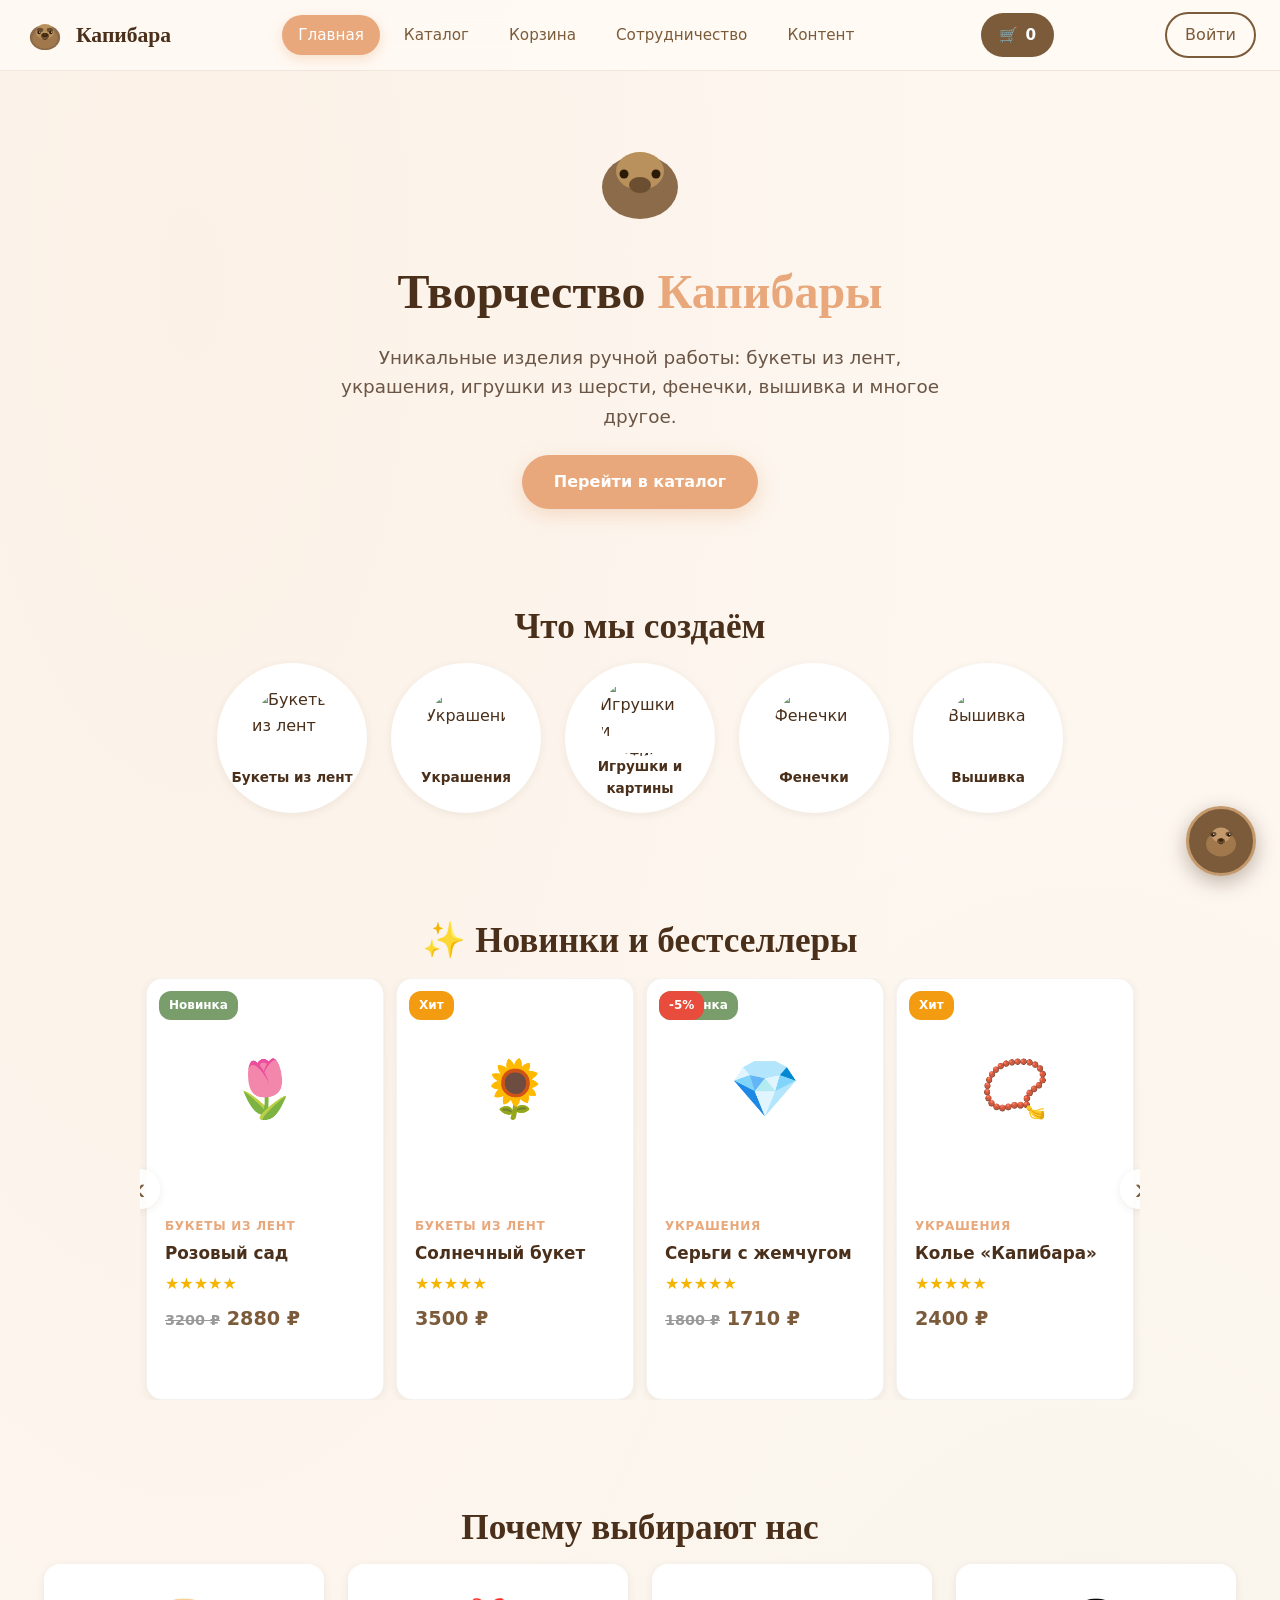
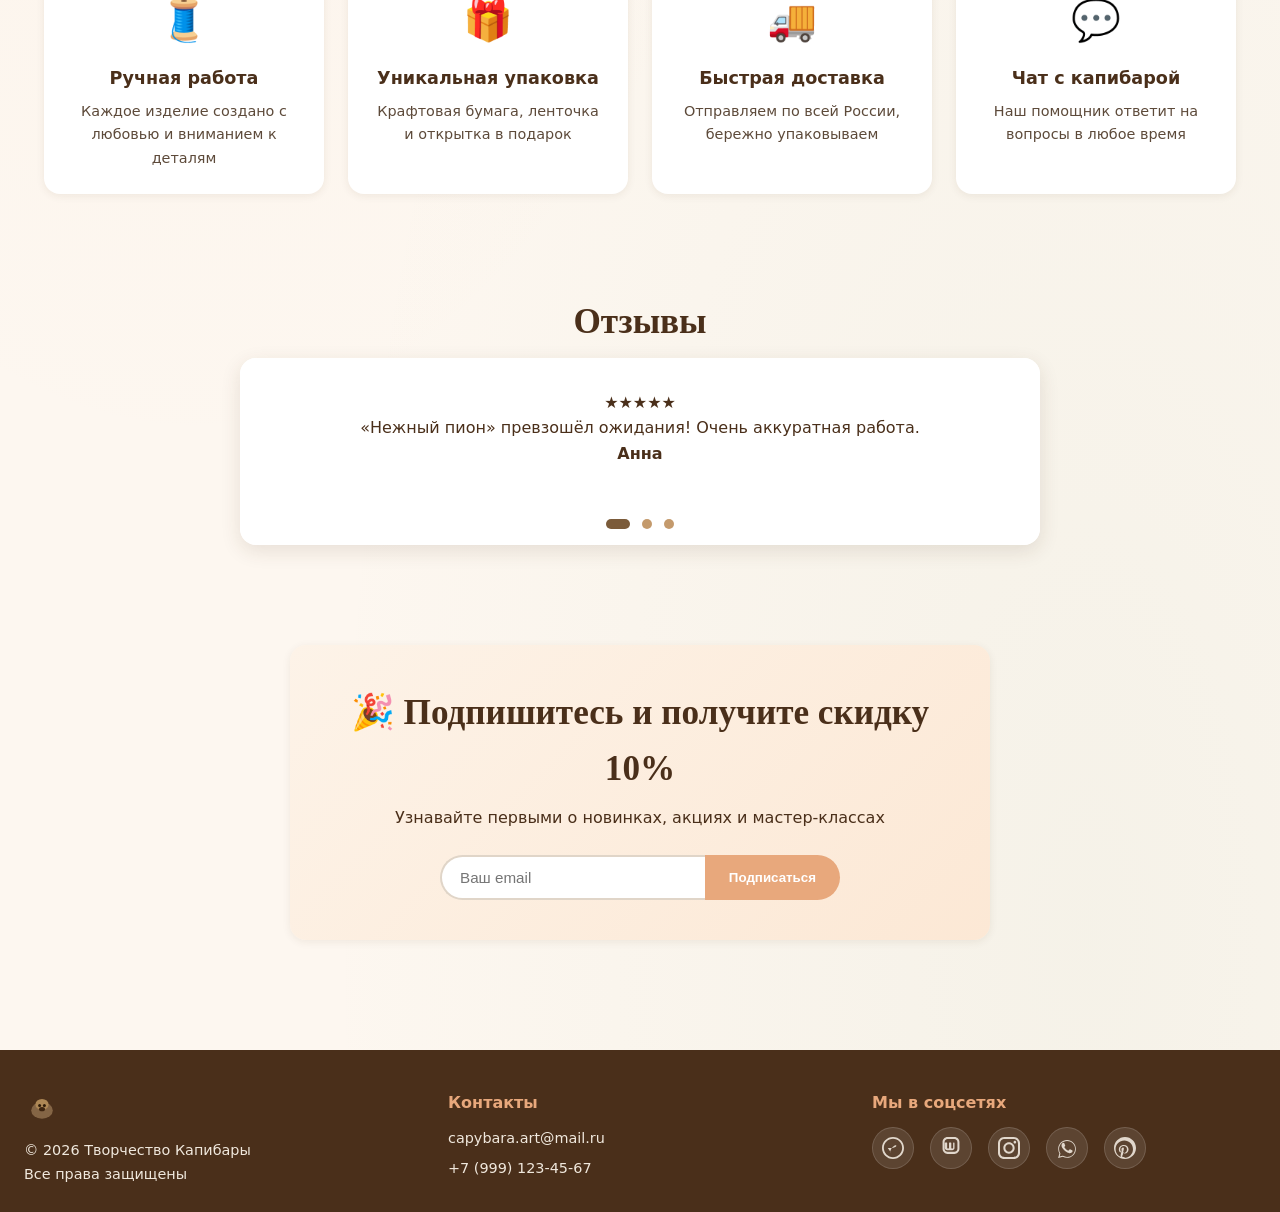
==== index.html @ 416dfabe "Add files via upload" ====
<!DOCTYPE html>
<html lang="ru">
<head>
    <meta charset="UTF-8">
    <meta name="viewport" content="width=device-width, initial-scale=1.0">
    <title>Творчество Капибары — ручная работа, букеты из лент, украшения, игрушки</title>
    <meta name="description" content="Уникальные изделия ручной работы: букеты из лент, украшения, игрушки из шерсти, фенечки, вышивка. Закажите подарок с душой!">
    <link rel="canonical" href="https://capybara-art.ru/index.html">
    <link rel="stylesheet" href="style.css">
    <!-- Schema.org разметка -->
    <script type="application/ld+json">
    {
        "@context": "https://schema.org",
        "@type": "Organization",
        "name": "Творчество Капибары",
        "url": "https://capybara-art.ru",
        "logo": "https://capybara-art.ru/logo.png",
        "contactPoint": {
            "@type": "ContactPoint",
            "telephone": "+7-999-123-45-67",
            "contactType": "customer service",
            "availableLanguage": "Russian"
        }
    }
    </script>
</head>
<body>
    <header class="header" id="header">
        <div class="header-inner">
            <a href="index.html" class="logo" aria-label="Творчество Капибары — на главную">
                <svg viewBox="0 0 100 100"><ellipse cx="50" cy="56" rx="36" ry="30" fill="#8B6B4A"/><ellipse cx="50" cy="58" rx="30" ry="24" fill="#A0784C"/><ellipse cx="50" cy="42" rx="22" ry="18" fill="#B8915C"/><ellipse cx="38" cy="38" rx="8" ry="5" fill="#6B4F30"/><ellipse cx="62" cy="38" rx="8" ry="5" fill="#6B4F30"/><circle cx="36" cy="44" r="4" fill="#2C1A08"/><circle cx="64" cy="44" r="4" fill="#2C1A08"/><circle cx="37.5" cy="43" r="1.5" fill="#fff"/><circle cx="65.5" cy="43" r="1.5" fill="#fff"/><ellipse cx="50" cy="52" rx="10" ry="7" fill="#6B4F30"/><ellipse cx="50" cy="50" rx="7" ry="5" fill="#3D2510"/><ellipse cx="50" cy="49" rx="3" ry="2" fill="#5A3A1E"/><path d="M44 58 Q50 64 56 58" stroke="#3D2510" stroke-width="2" fill="none"/></svg>
                Капибара
            </a>
            <nav class="nav" aria-label="Основное меню">
                <a href="index.html" class="active">Главная</a>
                <a href="catalog.html">Каталог</a>
                <a href="cart.html">Корзина</a>
                <a href="cooperation.html">Сотрудничество</a>
                <a href="content.html">Контент</a>
            </nav>
            <a href="cart.html" class="cart-btn" aria-label="Корзина">
                🛒 <span id="cartBadge">0</span>
            </a>
            <div id="userArea"></div>
        </div>
    </header>

    <main>
        <section class="hero">
            <div class="hero-capybara" aria-hidden="true">
                <svg viewBox="0 0 100 100"><ellipse cx="50" cy="56" rx="38" ry="32" fill="#8B6B4A"/><ellipse cx="50" cy="40" rx="24" ry="19" fill="#B8915C"/><circle cx="34" cy="43" r="4.5" fill="#2C1A08"/><circle cx="66" cy="43" r="4.5" fill="#2C1A08"/><ellipse cx="50" cy="54" rx="11" ry="8" fill="#6B4F30"/></svg>
            </div>
            <h1>Творчество <span>Капибары</span></h1>
            <p>Уникальные изделия ручной работы: букеты из лент, украшения, игрушки из шерсти, фенечки, вышивка и многое другое.</p>
            <a href="catalog.html" class="btn">Перейти в каталог</a>
        </section>

        <section class="section popular-categories">
            <h2 class="section-title">Что мы создаём</h2>
            <div class="categories-grid">
                <a href="catalog.html?category=bouquet" class="category-card">
                    <img src="images/bouquet.jpg" alt="Букеты из лент" class="cat-icon">
                    <span class="cat-name">Букеты из лент</span>
                </a>
                <a href="catalog.html?category=bouquet" class="category-card">
                    <img src="images/bouquet.jpg" alt="Украшения" class="cat-icon">
                    <span class="cat-name">Украшения</span>
                </a>
                <a href="catalog.html?category=bouquet" class="category-card">
                    <img src="images/bouquet.jpg" alt="Игрушки и картины" class="cat-icon">
                    <span class="cat-name">Игрушки и картины</span>
                </a>
                <a href="catalog.html?category=bouquet" class="category-card">
                    <img src="images/bouquet.jpg" alt="Фенечки" class="cat-icon">
                    <span class="cat-name">Фенечки</span>
                </a>
                <a href="catalog.html?category=bouquet" class="category-card">
                    <img src="images/bouquet.jpg" alt="Вышивка" class="cat-icon">
                    <span class="cat-name">Вышивка</span>
                </a>
            </div>
        </section>

        <section class="section featured-products">
            <h2 class="section-title">✨ Новинки и бестселлеры</h2>
            <div class="featured-carousel" id="featuredCarousel">
                <button class="carousel-arrow prev" id="featuredPrev">‹</button>
                <div class="featured-track" id="featuredTrack">
                    <!-- Карточки будут сгенерированы скриптом, но можно вставить статично для SEO -->
                    <div class="product-card" data-id="2">
                        <div class="product-img">
                            <span class="badge badge-new">Новинка</span>
                            <span class="preview-emoji static">🌷</span>
                            <span class="preview-emoji animated">🌸</span>
                        </div>
                        <div class="product-body">
                            <div class="product-category">Букеты из лент</div>
                            <h3 class="product-name">Розовый сад</h3>
                            <div class="product-rating">★★★★★</div>
                            <div class="product-price"><span style="text-decoration:line-through;color:#999;font-size:0.9rem;">3200 ₽</span> 2880 ₽</div>
                        </div>
                    </div>
                    <div class="product-card" data-id="4">
                        <div class="product-img">
                            <span class="badge badge-hit">Хит</span>
                            <span class="preview-emoji static">🌻</span>
                            <span class="preview-emoji animated">🌼</span>
                        </div>
                        <div class="product-body">
                            <div class="product-category">Букеты из лент</div>
                            <h3 class="product-name">Солнечный букет</h3>
                            <div class="product-rating">★★★★★</div>
                            <div class="product-price">3500 ₽</div>
                        </div>
                    </div>
                    <div class="product-card" data-id="5">
                        <div class="product-img">
                            <span class="badge badge-new">Новинка</span>
                            <span class="badge badge-discount">-5%</span>
                            <span class="preview-emoji static">💎</span>
                            <span class="preview-emoji animated">✨</span>
                        </div>
                        <div class="product-body">
                            <div class="product-category">Украшения</div>
                            <h3 class="product-name">Серьги с жемчугом</h3>
                            <div class="product-rating">★★★★★</div>
                            <div class="product-price"><span style="text-decoration:line-through;color:#999;font-size:0.9rem;">1800 ₽</span> 1710 ₽</div>
                        </div>
                    </div>
                    <div class="product-card" data-id="6">
                        <div class="product-img">
                            <span class="badge badge-hit">Хит</span>
                            <span class="preview-emoji static">📿</span>
                            <span class="preview-emoji animated">💛</span>
                        </div>
                        <div class="product-body">
                            <div class="product-category">Украшения</div>
                            <h3 class="product-name">Колье «Капибара»</h3>
                            <div class="product-rating">★★★★★</div>
                            <div class="product-price">2400 ₽</div>
                        </div>
                    </div>
                    <div class="product-card" data-id="9">
                        <div class="product-img">
                            <span class="badge badge-hit">Хит</span>
                            <span class="preview-emoji static">🦫</span>
                            <span class="preview-emoji animated">🧸</span>
                        </div>
                        <div class="product-body">
                            <div class="product-category">Игрушки и картины из шерсти</div>
                            <h3 class="product-name">Капибара из шерсти</h3>
                            <div class="product-rating">★★★★★</div>
                            <div class="product-price">3800 ₽</div>
                        </div>
                    </div>
                    <div class="product-card" data-id="10">
                        <div class="product-img">
                            <span class="badge badge-new">Новинка</span>
                            <span class="preview-emoji static">🌅</span>
                            <span class="preview-emoji animated">🎨</span>
                        </div>
                        <div class="product-body">
                            <div class="product-category">Игрушки и картины из шерсти</div>
                            <h3 class="product-name">Картина «Закат»</h3>
                            <div class="product-rating">★★★★★</div>
                            <div class="product-price">4500 ₽</div>
                        </div>
                    </div>
                    <div class="product-card" data-id="13">
                        <div class="product-img">
                            <span class="badge badge-new">Новинка</span>
                            <span class="preview-emoji static">🌈</span>
                            <span class="preview-emoji animated">🧵</span>
                        </div>
                        <div class="product-body">
                            <div class="product-category">Фенечки из мулине</div>
                            <h3 class="product-name">Радужная фенечка</h3>
                            <div class="product-rating">★★★★★</div>
                            <div class="product-price">600 ₽</div>
                        </div>
                    </div>
                    <div class="product-card" data-id="18">
                        <div class="product-img">
                            <span class="badge badge-hit">Хит</span>
                            <span class="badge badge-discount">-10%</span>
                            <span class="preview-emoji static">🧶</span>
                            <span class="preview-emoji animated">🦫</span>
                        </div>
                        <div class="product-body">
                            <div class="product-category">Вышивка</div>
                            <h3 class="product-name">Мини-вышивка «Капибара»</h3>
                            <div class="product-rating">★★★★★</div>
                            <div class="product-price"><span style="text-decoration:line-through;color:#999;font-size:0.9rem;">1500 ₽</span> 1350 ₽</div>
                        </div>
                    </div>
                </div>
                <button class="carousel-arrow next" id="featuredNext">›</button>
            </div>
        </section>

        <section class="section advantages">
            <h2 class="section-title">Почему выбирают нас</h2>
            <div class="advantages-grid">
                <div class="advantage-item">
                    <span class="adv-icon">🧵</span>
                    <h3>Ручная работа</h3>
                    <p>Каждое изделие создано с любовью и вниманием к деталям</p>
                </div>
                <div class="advantage-item">
                    <span class="adv-icon">🎁</span>
                    <h3>Уникальная упаковка</h3>
                    <p>Крафтовая бумага, ленточка и открытка в подарок</p>
                </div>
                <div class="advantage-item">
                    <span class="adv-icon">🚚</span>
                    <h3>Быстрая доставка</h3>
                    <p>Отправляем по всей России, бережно упаковываем</p>
                </div>
                <div class="advantage-item">
                    <span class="adv-icon">💬</span>
                    <h3>Чат с капибарой</h3>
                    <p>Наш помощник ответит на вопросы в любое время</p>
                </div>
            </div>
        </section>

        <section class="section" aria-labelledby="reviews-heading">
            <h2 class="section-title" id="reviews-heading">Отзывы</h2>
            <div class="carousel" role="region" aria-label="Карусель отзывов">
                <div class="carousel-track">
                    <article class="review-card" itemprop="review" itemscope itemtype="https://schema.org/Review">
                        <div itemprop="reviewRating" itemscope itemtype="https://schema.org/Rating">
                            <meta itemprop="ratingValue" content="5">
                            <span aria-label="5 звёзд">★★★★★</span>
                        </div>
                        <p itemprop="reviewBody">«Нежный пион» превзошёл ожидания! Очень аккуратная работа.</p>
                        <strong itemprop="author">Анна</strong>
                    </article>
                    <article class="review-card" itemprop="review" itemscope itemtype="https://schema.org/Review">
                        <div itemprop="reviewRating" itemscope itemtype="https://schema.org/Rating">
                            <meta itemprop="ratingValue" content="5">
                            <span aria-label="5 звёзд">★★★★★</span>
                        </div>
                        <p itemprop="reviewBody">Фенечки яркие и прочные, заказала для всей семьи.</p>
                        <strong itemprop="author">Мария</strong>
                    </article>
                    <article class="review-card" itemprop="review" itemscope itemtype="https://schema.org/Review">
                        <div itemprop="reviewRating" itemscope itemtype="https://schema.org/Rating">
                            <meta itemprop="ratingValue" content="5">
                            <span aria-label="5 звёзд">★★★★★</span>
                        </div>
                        <p itemprop="reviewBody">Картина из шерсти — украшение гостиной. Спасибо!</p>
                        <strong itemprop="author">Дмитрий</strong>
                    </article>
                </div>
                <div class="carousel-dots">
                    <button class="carousel-dot active" aria-label="Отзыв 1"></button>
                    <button class="carousel-dot" aria-label="Отзыв 2"></button>
                    <button class="carousel-dot" aria-label="Отзыв 3"></button>
                </div>
            </div>
        </section>

        <section class="section subscribe">
            <div class="subscribe-box">
                <h2 class="section-title">🎉 Подпишитесь и получите скидку 10%</h2>
                <p>Узнавайте первыми о новинках, акциях и мастер-классах</p>
                <form id="subscribeForm" class="subscribe-form">
                    <input type="email" placeholder="Ваш email" required>
                    <button type="submit">Подписаться</button>
                </form>
            </div>
        </section>
    </main>

    <footer class="footer" role="contentinfo">
        <div class="footer-content">
            <div class="footer-section">
                <svg viewBox="0 0 60 60" width="36" height="36" aria-hidden="true">
                    <ellipse cx="30" cy="34" rx="18" ry="14" fill="#8B6B4A"/>
                    <ellipse cx="30" cy="24" rx="11" ry="9" fill="#B8915C"/>
                    <circle cx="26" cy="26" r="2.5" fill="#2C1A08"/>
                    <circle cx="34" cy="26" r="2.5" fill="#2C1A08"/>
                    <ellipse cx="30" cy="32" rx="5" ry="3.5" fill="#3D2510"/>
                </svg>
                <p>© 2026 Творчество Капибары<br>Все права защищены</p>
            </div>
            <div class="footer-section">
                <h4>Контакты</h4>
                <p><a href="mailto:capybara.art@mail.ru">capybara.art@mail.ru</a></p>
                <p><a href="tel:+79991234567">+7 (999) 123-45-67</a></p>
            </div>
            <div class="footer-section footer-social">
                <h4>Мы в соцсетях</h4>
                <div class="social-links">
                    <a href="https://t.me/capybara_art" target="_blank" rel="noopener noreferrer" aria-label="Telegram" title="Telegram">
                        <svg viewBox="0 0 24 24" fill="currentColor"><path d="M12 0c-6.627 0-12 5.373-12 12s5.373 12 12 12 12-5.373 12-12-5.373-12-12-12zm0 2c5.514 0 10 4.486 10 10s-4.486 10-10 10-10-4.486-10-10 4.486-10 10-10zm-2.426 14.741c-.131.004-.253-.03-.344-.109-.119-.103-.182-.25-.172-.401.02-.302.058-.597.115-.886.084-.425.204-.841.358-1.245l.105-.273c.223-.575.508-1.117.848-1.618.223-.329.472-.639.745-.928.258-.273.536-.526.833-.757.785-.61 1.657-1.081 2.586-1.396.127-.043.263-.058.394-.04.201.027.388.14.5.302.11.16.139.361.075.538-.07.195-.195.367-.359.492-.441.336-.925.618-1.44.838-.423.181-.863.317-1.313.407-.21.042-.422.078-.635.107l-.108.014c-.513.068-1.03.116-1.547.14-1.049.049-2.101.071-3.154.024-.245-.011-.49-.034-.732-.07-.08-.012-.159-.03-.235-.054z"/></svg>
                    </a>
                    <a href="https://vk.com/capybara_art" target="_blank" rel="noopener noreferrer" aria-label="ВКонтакте" title="ВКонтакте">
                        <svg viewBox="0 0 24 24" fill="currentColor"><path d="M15.684 0h-7.368c-3.048 0-5.526 2.478-5.526 5.526v7.368c0 3.048 2.478 5.526 5.526 5.526h7.368c3.048 0 5.526-2.478 5.526-5.526v-7.368c0-3.048-2.478-5.526-5.526-5.526zm3.316 12.894c0 1.828-1.488 3.316-3.316 3.316h-7.368c-1.828 0-3.316-1.488-3.316-3.316v-7.368c0-1.828 1.488-3.316 3.316-3.316h7.368c1.828 0 3.316 1.488 3.316 3.316v7.368zm-2.684-6.894h-1.5c-.276 0-.5.224-.5.5v5.5c0 .276-.224.5-.5.5h-1c-.276 0-.5-.224-.5-.5v-5.5c0-.276-.224-.5-.5-.5h-1.5c-.276 0-.5.224-.5.5v5.5c0 .276-.224.5-.5.5h-1c-.276 0-.5-.224-.5-.5v-5.5c0-.276-.224-.5-.5-.5h-1.5c-.276 0-.5.224-.5.5v5.5c0 1.381 1.119 2.5 2.5 2.5h5.5c1.381 0 2.5-1.119 2.5-2.5v-5.5c0-.276-.224-.5-.5-.5z"/></svg>
                    </a>
                    <a href="https://instagram.com/capybara_art" target="_blank" rel="noopener noreferrer" aria-label="Instagram" title="Instagram">
                        <svg viewBox="0 0 24 24" fill="currentColor"><path d="M12 2.163c3.204 0 3.584.012 4.85.07 1.366.062 2.633.33 3.608 1.305.975.975 1.243 2.242 1.305 3.608.058 1.266.07 1.646.07 4.85s-.012 3.584-.07 4.85c-.062 1.366-.33 2.633-1.305 3.608-.975.975-2.242 1.243-3.608 1.305-1.266.058-1.646.07-4.85.07s-3.584-.012-4.85-.07c-1.366-.062-2.633-.33-3.608-1.305-.975-.975-1.243-2.242-1.305-3.608-.058-1.266-.07-1.646-.07-4.85s.012-3.584.07-4.85c.062-1.366.33-2.633 1.305-3.608.975-.975 2.242-1.243 3.608-1.305 1.266-.058 1.646-.07 4.85-.07zm0-2.163c-3.259 0-3.667.014-4.947.072-1.275.058-2.149.274-2.945.587-.821.32-1.517.748-2.164 1.395-.647.647-1.075 1.343-1.395 2.164-.313.796-.529 1.67-.587 2.945-.058 1.28-.072 1.688-.072 4.947s.014 3.667.072 4.947c.058 1.275.274 2.149.587 2.945.32.821.748 1.517 1.395 2.164.647.647 1.343 1.075 2.164 1.395.796.313 1.67.529 2.945.587 1.28.058 1.688.072 4.947.072s3.667-.014 4.947-.072c1.275-.058 2.149-.274 2.945-.587.821-.32 1.517-.748 2.164-1.395.647-.647 1.075-1.343 1.395-2.164.313-.796.529-1.67.587-2.945.058-1.28.072-1.688.072-4.947s-.014-3.667-.072-4.947c-.058-1.275-.274-2.149-.587-2.945-.32-.821-.748-1.517-1.395-2.164-.647-.647-1.343-1.075-2.164-1.395-.796-.313-1.67-.529-2.945-.587-1.28-.058-1.688-.072-4.947-.072zm0 5.838c-3.403 0-6.162 2.759-6.162 6.162s2.759 6.162 6.162 6.162 6.162-2.759 6.162-6.162-2.759-6.162-6.162-6.162zm0 10.162c-2.209 0-4-1.791-4-4s1.791-4 4-4 4 1.791 4 4-1.791 4-4 4zm6.406-11.845c-.796 0-1.441.645-1.441 1.441s.645 1.441 1.441 1.441 1.441-.645 1.441-1.441-.645-1.441-1.441-1.441z"/></svg>
                    </a>
                    <a href="https://wa.me/79991234567" target="_blank" rel="noopener noreferrer" aria-label="WhatsApp" title="WhatsApp">
                        <svg viewBox="0 0 24 24" fill="currentColor"><path d="M17.472 14.382c-.297-.149-1.758-.867-2.03-.967-.273-.099-.471-.148-.67.15-.197.297-.767.966-.94 1.164-.173.199-.347.223-.644.075-.297-.15-1.255-.463-2.39-1.475-.883-.788-1.48-1.761-1.653-2.059-.173-.297-.018-.458.13-.606.134-.133.298-.347.446-.52.149-.174.198-.298.298-.497.099-.198.05-.371-.025-.52-.075-.149-.669-1.612-.916-2.207-.242-.579-.487-.5-.669-.51-.173-.008-.371-.01-.57-.01-.198 0-.52.074-.792.372-.272.297-1.04 1.016-1.04 2.479 0 1.462 1.065 2.875 1.213 3.074.149.198 2.096 3.2 5.077 4.487.709.306 1.262.489 1.694.625.712.227 1.36.195 1.871.118.571-.085 1.758-.719 2.006-1.413.248-.694.248-1.289.173-1.413-.074-.124-.272-.198-.57-.347m-5.421 7.403h-.004c-1.562 0-3.095-.42-4.452-1.216l-.319-.189-3.308.868.883-3.225-.208-.33c-.869-1.382-1.328-2.969-1.328-4.609 0-4.816 3.92-8.736 8.736-8.736 2.333.001 4.526.91 6.176 2.56 1.65 1.65 2.558 3.844 2.558 6.177 0 4.816-3.92 8.736-8.736 8.736zm6.824-15.561c-1.822-1.822-4.245-2.825-6.824-2.825-5.32 0-9.649 4.329-9.649 9.649 0 1.696.443 3.36 1.286 4.823l-1.368 5.001 5.116-1.342c1.408.768 2.995 1.174 4.614 1.174h.004c5.319 0 9.648-4.329 9.648-9.649 0-2.578-1.003-5.002-2.827-6.831z"/></svg>
                    </a>
                    <a href="https://pinterest.com/capybara_art" target="_blank" rel="noopener noreferrer" aria-label="Pinterest" title="Pinterest">
                        <svg viewBox="0 0 24 24" fill="currentColor"><path d="M12 0c-6.627 0-12 5.373-12 12s5.373 12 12 12 12-5.373 12-12-5.373-12-12-12zm0 22c-1.182 0-2.317-.212-3.37-.596.462-.721.823-1.485 1.037-2.305.101-.388.517-1.982.517-1.982.27.515.97.954 1.739.954 2.288 0 3.939-2.105 3.939-4.719 0-2.503-2.045-4.732-5.114-4.732-3.572 0-5.443 2.395-5.443 5.008 0 1.212.647 2.722 1.682 3.203.156.073.241.041.277-.111.03-.123.166-.673.228-.933.02-.084.01-.156-.056-.254-.346-.425-.628-1.206-.628-1.933 0-1.865 1.401-3.673 3.798-3.673 2.067 0 3.524 1.406 3.524 3.429 0 2.279-1.152 3.964-2.758 3.964-.862 0-1.507-.714-1.3-1.589.248-1.043.727-2.169.727-2.922 0-.674-.362-1.236-1.111-1.236-.881 0-1.589.912-1.589 2.133 0 .778.263 1.304.263 1.304s-.871 3.687-1.024 4.339c-.178.758-.106 1.809.018 2.506-3.308-1.484-5.645-4.769-5.645-8.611 0-5.247 4.253-9.5 9.5-9.5s9.5 4.253 9.5 9.5-4.253 9.5-9.5 9.5z"/></svg>
                    </a>
                </div>
            </div>
        </div>
    </footer>
    <button id="scrollTopBtn" class="scroll-top" aria-label="Наверх">↑</button>
    <div id="toast" class="toast" role="status" aria-live="polite"></div>
    <script src="script.js"></script>
</body>
</html>
---- style.css ----
/* style.css - полный файл со всеми стилями */

:root {
  --bg: #fdf7f0;
  --cream: #fffaf3;
  --brown: #7b5b3a;
  --brown-dark: #4a2f1a;
  --brown-light: #c49a6c;
  --accent: #e8a87c;
  --accent-rose: #d4867c;
  --green: #7a9e6b;
  --green-light: #a8c99a;
  --red: #e74c3c;
  --orange: #f39c12;
  --blue: #3498db;
  --white: #ffffff;
  --shadow-sm: 0 2px 8px rgba(74, 47, 26, 0.08);
  --shadow-md: 0 6px 20px rgba(74, 47, 26, 0.12);
  --shadow-lg: 0 12px 32px rgba(74, 47, 26, 0.18);
  --radius: 16px;
  --radius-sm: 10px;
  --transition: 0.3s cubic-bezier(0.4, 0, 0.2, 1);
  --font-main: 'Segoe UI', system-ui, -apple-system, sans-serif;
  --font-accent: 'Georgia', 'Times New Roman', serif;
}

* {
  margin: 0;
  padding: 0;
  box-sizing: border-box;
}
html {
  scroll-behavior: smooth;
}
body {
  font-family: var(--font-main);
  background: var(--bg);
  color: var(--brown-dark);
  line-height: 1.6;
  min-height: 100vh;
  overflow-x: hidden;
  background-image: radial-gradient(
      ellipse at 15% 10%,
      rgba(232, 168, 124, 0.08) 0%,
      transparent 50%
    ),
    radial-gradient(
      ellipse at 85% 90%,
      rgba(122, 158, 107, 0.06) 0%,
      transparent 50%
    );
}

/* === HEADER === */
.header {
  position: sticky;
  top: 0;
  z-index: 100;
  background: rgba(255, 250, 243, 0.92);
  backdrop-filter: blur(16px);
  -webkit-backdrop-filter: blur(16px);
  border-bottom: 1px solid rgba(123, 91, 58, 0.12);
  padding: 12px 0;
  transition: var(--transition);
}
.header.scrolled {
  box-shadow: var(--shadow-md);
}
.header-inner {
  max-width: 1300px;
  margin: 0 auto;
  padding: 0 24px;
  display: flex;
  align-items: center;
  justify-content: space-between;
  gap: 20px;
}
.logo {
  display: flex;
  align-items: center;
  gap: 10px;
  text-decoration: none;
  color: var(--brown-dark);
  font-family: var(--font-accent);
  font-size: 1.35rem;
  font-weight: 700;
  white-space: nowrap;
  transition: var(--transition);
}
.logo:hover {
  color: var(--brown);
}
.logo svg {
  width: 42px;
  height: 42px;
  transition: transform 0.4s ease;
}
.logo:hover svg {
  transform: rotate(-5deg) scale(1.08);
}
.nav {
  display: flex;
  gap: 8px;
  flex-wrap: wrap;
  justify-content: center;
}
.nav a {
  text-decoration: none;
  color: var(--brown);
  padding: 8px 16px;
  border-radius: 25px;
  font-weight: 500;
  font-size: 0.95rem;
  transition: var(--transition);
  white-space: nowrap;
}
.nav a:hover,
.nav a.active {
  background: var(--accent);
  color: #fff;
  box-shadow: 0 4px 12px rgba(232, 168, 124, 0.35);
}
.cart-btn {
  position: relative;
  background: var(--brown);
  color: #fff;
  border: none;
  padding: 10px 18px;
  border-radius: 25px;
  cursor: pointer;
  font-weight: 600;
  font-size: 0.95rem;
  transition: var(--transition);
  display: flex;
  align-items: center;
  gap: 7px;
  text-decoration: none;
}
.cart-btn:hover {
  background: var(--brown-dark);
  box-shadow: var(--shadow-md);
  transform: translateY(-1px);
}
.cart-badge {
  background: var(--accent-rose);
  color: #fff;
  font-size: 0.75rem;
  min-width: 22px;
  height: 22px;
  border-radius: 11px;
  display: flex;
  align-items: center;
  justify-content: center;
  font-weight: 700;
  transition: transform 0.3s ease;
}
.cart-badge.bump {
  animation: bumpBadge 0.4s ease;
}
@keyframes bumpBadge {
  0%,
  100% {
    transform: scale(1);
  }
  40% {
    transform: scale(1.5);
  }
  70% {
    transform: scale(0.85);
  }
}

/* ===== НОВЫЙ ФУТЕР ===== */
.footer {
  background: var(--brown-dark);
  color: #f0e8dd;
  padding: 40px 24px 20px;
  margin-top: 60px;
  border-top: none;
}
.footer-content {
  max-width: 1300px;
  margin: 0 auto;
  display: flex;
  flex-wrap: wrap;
  gap: 40px;
  justify-content: space-between;
}
.footer-section {
  flex: 1 1 200px;
  min-width: 160px;
}
.footer-section svg {
  width: 36px;
  height: 36px;
  opacity: 0.9;
}
.footer-section h4 {
  color: var(--accent);
  margin-bottom: 12px;
  font-size: 1rem;
  font-weight: 600;
}
.footer-section p {
  margin: 6px 0;
  font-size: 0.9rem;
}
.footer-section a {
  color: #f0e8dd;
  text-decoration: none;
  transition: color 0.2s;
}
.footer-section a:hover {
  color: var(--accent);
  text-decoration: underline;
}

/* Социальные иконки */
.footer-social .social-links {
  display: flex;
  flex-wrap: wrap;
  gap: 16px;
  align-items: center;
  margin-top: 8px;
}
.social-links a {
  display: flex;
  align-items: center;
  justify-content: center;
  width: 42px;
  height: 42px;
  border-radius: 50%;
  background: rgba(255, 255, 255, 0.1);
  color: #f0e8dd;
  transition: all 0.3s ease;
  border: 1px solid rgba(255, 255, 255, 0.15);
}
.social-links a svg {
  width: 22px;
  height: 22px;
  fill: currentColor;
}
.social-links a:hover {
  background: var(--accent);
  color: #fff;
  transform: translateY(-3px);
  box-shadow: 0 6px 12px rgba(0, 0, 0, 0.2);
}
.social-links a:active {
  transform: scale(0.95);
}

/* === HERO === */
.hero {
  max-width: 1300px;
  margin: 0 auto;
  padding: 60px 24px 40px;
  text-align: center;
}
.hero-capybara svg {
  width: 100px;
  height: 100px;
  animation: float 4s ease-in-out infinite;
}
@keyframes float {
  0%,
  100% {
    transform: translateY(0);
  }
  50% {
    transform: translateY(-14px);
  }
}
.hero h1 {
  font-family: var(--font-accent);
  font-size: clamp(2rem, 5vw, 3rem);
  color: var(--brown-dark);
  margin: 16px 0 12px;
}
.hero h1 span {
  color: var(--accent);
}
.hero p {
  font-size: 1.15rem;
  color: #6b5544;
  max-width: 600px;
  margin: 0 auto 24px;
}
.btn {
  display: inline-block;
  background: var(--accent);
  color: #fff;
  padding: 14px 32px;
  border-radius: 30px;
  text-decoration: none;
  font-weight: 600;
  transition: var(--transition);
  box-shadow: 0 6px 20px rgba(232, 168, 124, 0.35);
  border: none;
  cursor: pointer;
}
.btn:hover {
  background: var(--brown);
  transform: translateY(-3px);
}
.btn-outline {
  background: transparent;
  border: 2px solid var(--brown);
  color: var(--brown);
  box-shadow: none;
  padding: 8px 18px;
  border-radius: 25px;
  font-weight: 500;
  cursor: pointer;
  transition: var(--transition);
  text-decoration: none;
  display: inline-block;
}
.btn-outline:hover {
  background: var(--brown);
  color: #fff;
}

/* === СЕКЦИИ === */
.section {
  max-width: 1300px;
  margin: 0 auto;
  padding: 50px 24px;
}
.section-title {
  text-align: center;
  font-family: var(--font-accent);
  font-size: clamp(1.6rem, 3.5vw, 2.2rem);
  color: var(--brown-dark);
  margin-bottom: 8px;
}
.section-subtitle {
  text-align: center;
  color: #6b5544;
  margin-bottom: 36px;
  font-size: 1rem;
}
.breadcrumbs {
  max-width: 1300px;
  margin: 16px auto 0;
  padding: 0 24px;
  font-size: 0.9rem;
  color: #8b7b6b;
}
.breadcrumbs a {
  color: var(--brown);
  text-decoration: none;
}
.breadcrumbs a:hover {
  text-decoration: underline;
}
.breadcrumbs span {
  margin: 0 6px;
}

/* === ПОИСК И СОРТИРОВКА === */
.controls-bar {
  display: flex;
  flex-wrap: wrap;
  gap: 16px;
  align-items: center;
  justify-content: center;
  margin-bottom: 24px;
}
.search-box {
  display: flex;
  align-items: center;
  background: var(--white);
  border-radius: 25px;
  padding: 8px 16px;
  box-shadow: var(--shadow-sm);
  border: 1px solid #e0d5c8;
  flex: 1 1 250px;
  max-width: 400px;
}
.search-box input {
  border: none;
  outline: none;
  font-size: 0.95rem;
  width: 100%;
  background: transparent;
  padding: 4px;
}
.search-box button {
  background: none;
  border: none;
  font-size: 1.2rem;
  cursor: pointer;
  color: var(--brown);
}
.sort-select {
  padding: 10px 16px;
  border-radius: 25px;
  border: 2px solid var(--brown-light);
  background: var(--white);
  color: var(--brown);
  font-weight: 500;
  cursor: pointer;
  font-size: 0.9rem;
  outline: none;
}

/* === ТЕГИ === */
.tags-bar {
  display: flex;
  flex-wrap: wrap;
  justify-content: center;
  gap: 8px;
  margin-bottom: 24px;
}
.tag {
  padding: 6px 14px;
  border-radius: 15px;
  background: #f0e8dd;
  color: var(--brown);
  font-size: 0.8rem;
  cursor: pointer;
  border: 1px solid transparent;
  transition: var(--transition);
}
.tag:hover {
  background: var(--brown-light);
  color: #fff;
}
.tag.active {
  background: var(--accent);
  color: #fff;
  border-color: var(--accent);
}

/* === КАТАЛОГ: СЕТКА === */
.products-grid {
  display: grid;
  grid-template-columns: repeat(auto-fill, minmax(260px, 1fr));
  gap: 24px;
}
.product-card {
  background: var(--white);
  border-radius: var(--radius);
  overflow: hidden;
  box-shadow: var(--shadow-sm);
  transition: var(--transition);
  border: 1px solid rgba(123, 91, 58, 0.08);
  cursor: pointer;
  position: relative;
}
.product-card:hover {
  transform: translateY(-6px);
  box-shadow: var(--shadow-lg);
}
.product-img {
  height: 220px;
  display: flex;
  align-items: center;
  justify-content: center;
  font-size: 3.5rem;
  position: relative;
  overflow: hidden;
}
.product-img .preview-emoji {
  transition: opacity 0.3s;
}
.product-card:hover .preview-emoji.static {
  opacity: 0;
}
.product-card:hover .preview-emoji.animated {
  opacity: 1;
}
.preview-emoji.animated {
  position: absolute;
  inset: 0;
  display: flex;
  align-items: center;
  justify-content: center;
  opacity: 0;
}
.product-body {
  padding: 18px;
}
.product-category {
  font-size: 0.75rem;
  text-transform: uppercase;
  color: var(--accent);
  font-weight: 600;
  letter-spacing: 0.06em;
}
.product-name {
  font-weight: 700;
  font-size: 1.05rem;
  color: var(--brown-dark);
  margin: 4px 0;
}
.product-price {
  font-weight: 700;
  font-size: 1.2rem;
  color: var(--brown);
  margin-top: 8px;
}
.product-rating {
  color: #f4b400;
  margin-bottom: 8px;
}
.product-tags {
  display: flex;
  flex-wrap: wrap;
  gap: 4px;
  margin-top: 6px;
}
.product-tag {
  font-size: 0.7rem;
  background: #f0e8dd;
  padding: 2px 8px;
  border-radius: 10px;
  color: var(--brown);
}

/* ==========================================
   ФИЛЬТР КАТАЛОГА (КНОПКИ КАТЕГОРИЙ)
   ========================================== */
.filter-wrap {
  display: flex;
  flex-wrap: wrap;
  justify-content: center;
  gap: 10px;
  margin-bottom: 36px;
  padding: 0 10px;
}

.filter-btn {
  position: relative;
  padding: 10px 20px;
  border-radius: 25px;
  border: 2px solid var(--brown-light);
  background: transparent;
  color: var(--brown);
  cursor: pointer;
  font-weight: 500;
  font-size: 0.9rem;
  letter-spacing: 0.02em;
  white-space: nowrap;
  transition: all 0.3s cubic-bezier(0.4, 0, 0.2, 1);
  overflow: hidden;
  z-index: 0;
}

/* Псевдоэлемент для фона при наведении */
.filter-btn::before {
  content: '';
  position: absolute;
  top: 0;
  left: -100%;
  width: 100%;
  height: 100%;
  background: var(--accent);
  transition: left 0.35s ease;
  z-index: -1;
  border-radius: 25px;
}

.filter-btn:hover::before {
  left: 0;
}

.filter-btn:hover {
  color: #fff;
  border-color: var(--accent);
  box-shadow: 0 4px 12px rgba(232, 168, 124, 0.35);
  transform: translateY(-2px);
}

/* Активная кнопка */
.filter-btn.active {
  background: var(--accent);
  color: #fff;
  border-color: var(--accent);
  box-shadow: 0 4px 12px rgba(232, 168, 124, 0.5);
  font-weight: 600;
  transform: translateY(-1px);
}

.filter-btn.active:hover {
  background: var(--brown);
  border-color: var(--brown);
  color: #fff;
  box-shadow: 0 6px 16px rgba(123, 91, 58, 0.4);
}

/* Анимация "волны" при клике (опционально) */
.filter-btn:active {
  transform: scale(0.96);
  transition: transform 0.1s ease;
}

/* Убираем стандартное выделение */
.filter-btn:focus {
  outline: none;
  box-shadow: 0 0 0 3px rgba(232, 168, 124, 0.4);
}

/* Адаптивность для мобильных */
@media (max-width: 600px) {
  .filter-wrap {
    gap: 6px;
  }
  .filter-btn {
    padding: 8px 14px;
    font-size: 0.8rem;
    border-radius: 20px;
  }
}

/* Бейджи */
.badge {
  position: absolute;
  top: 12px;
  left: 12px;
  padding: 5px 10px;
  border-radius: 12px;
  font-size: 0.75rem;
  font-weight: 700;
  color: #fff;
  z-index: 2;
}
.badge-new {
  background: var(--green);
}
.badge-hit {
  background: var(--orange);
}
.badge-discount {
  background: var(--red);
}

/* Кнопка избранного на карточке */
.fav-btn {
  position: absolute;
  top: 12px;
  right: 12px;
  background: rgba(255, 255, 255, 0.85);
  border: none;
  border-radius: 50%;
  width: 32px;
  height: 32px;
  font-size: 1.2rem;
  cursor: pointer;
  z-index: 3;
  display: flex;
  align-items: center;
  justify-content: center;
  transition: var(--transition);
}
.fav-btn:hover {
  background: #fff;
  transform: scale(1.1);
}
.fav-btn.active {
  color: #e74c3c;
}

/* === МОДАЛЬНЫЕ ОКНА === */
.modal-overlay {
  position: fixed;
  inset: 0;
  background: rgba(30, 15, 5, 0.55);
  z-index: 200;
  display: flex;
  align-items: center;
  justify-content: center;
  opacity: 0;
  pointer-events: none;
  transition: opacity 0.3s ease;
}
.modal-overlay.open {
  opacity: 1;
  pointer-events: all;
}
.modal {
  background: var(--white);
  border-radius: var(--radius);
  padding: 32px;
  max-width: 500px;
  width: 90%;
  max-height: 85vh;
  overflow-y: auto;
  position: relative;
  box-shadow: var(--shadow-lg);
  transform: translateY(20px);
  transition: transform 0.3s ease;
}
.modal-overlay.open .modal {
  transform: translateY(0);
}
.modal-close {
  position: absolute;
  top: 14px;
  right: 18px;
  background: none;
  border: none;
  font-size: 1.6rem;
  cursor: pointer;
  color: #999;
}
.modal-close:hover {
  color: var(--brown-dark);
}

/* Карусель в модалке */
.modal-carousel {
  position: relative;
  width: 100%;
  height: 250px;
  overflow: hidden;
  border-radius: var(--radius-sm);
  margin-bottom: 20px;
  background: #faf3ea;
}
.modal-carousel-track {
  display: flex;
  height: 100%;
  transition: transform 0.4s ease;
}
.modal-carousel-slide {
  min-width: 100%;
  height: 100%;
  display: flex;
  align-items: center;
  justify-content: center;
  font-size: 5rem;
  user-select: none;
}
.modal-carousel-btn {
  position: absolute;
  top: 50%;
  transform: translateY(-50%);
  background: rgba(255, 255, 255, 0.7);
  border: none;
  font-size: 2rem;
  width: 36px;
  height: 36px;
  border-radius: 50%;
  cursor: pointer;
  display: flex;
  align-items: center;
  justify-content: center;
  color: var(--brown);
  transition: var(--transition);
}
.modal-carousel-btn:hover {
  background: #fff;
}
.modal-carousel-btn.prev {
  left: 8px;
}
.modal-carousel-btn.next {
  right: 8px;
}
.modal-carousel-dots {
  display: flex;
  justify-content: center;
  gap: 8px;
  margin-top: 10px;
}
.modal-carousel-dot {
  width: 10px;
  height: 10px;
  border-radius: 50%;
  background: var(--brown-light);
  border: none;
  cursor: pointer;
  transition: var(--transition);
}
.modal-carousel-dot.active {
  background: var(--brown);
  width: 20px;
  border-radius: 5px;
}

/* Связанные товары */
.related-products {
  margin-top: 24px;
}
.related-title {
  font-weight: 600;
  margin-bottom: 12px;
}
.related-grid {
  display: flex;
  gap: 12px;
  overflow-x: auto;
}
.related-item {
  flex: 0 0 120px;
  background: #fdf7f0;
  border-radius: var(--radius-sm);
  padding: 12px;
  text-align: center;
  cursor: pointer;
  transition: var(--transition);
  border: 1px solid transparent;
}
.related-item:hover {
  border-color: var(--accent);
}
.related-item .emoji {
  font-size: 2rem;
}
.related-item .name {
  font-size: 0.8rem;
  font-weight: 600;
  margin-top: 4px;
}
.related-item .price {
  font-size: 0.8rem;
  color: var(--brown);
}

/* === АВТОРИЗАЦИЯ === */
.auth-tabs {
  display: flex;
  justify-content: center;
  gap: 0;
  margin-bottom: 24px;
}
.auth-tab {
  padding: 10px 24px;
  border: 2px solid var(--brown-light);
  background: transparent;
  color: var(--brown);
  font-weight: 500;
  cursor: pointer;
  transition: var(--transition);
}
.auth-tab:first-child {
  border-radius: 25px 0 0 25px;
}
.auth-tab:last-child {
  border-radius: 0 25px 25px 0;
}
.auth-tab.active {
  background: var(--accent);
  color: #fff;
  border-color: var(--accent);
}
.auth-form.hidden {
  display: none;
}

/* === ЛИЧНЫЙ КАБИНЕТ === */
.account-layout {
  display: flex;
  gap: 32px;
  align-items: flex-start;
}
.account-sidebar {
  flex: 0 0 250px;
  background: var(--white);
  border-radius: var(--radius);
  padding: 24px;
  box-shadow: var(--shadow-sm);
}
.user-greeting {
  font-size: 1.2rem;
  font-weight: 600;
  margin-bottom: 20px;
  display: flex;
  align-items: center;
  gap: 10px;
}
.account-nav {
  display: flex;
  flex-direction: column;
  gap: 8px;
}
.account-nav-btn {
  background: none;
  border: none;
  text-align: left;
  padding: 10px 14px;
  border-radius: var(--radius-sm);
  cursor: pointer;
  font-size: 0.95rem;
  transition: var(--transition);
  color: var(--brown-dark);
}
.account-nav-btn:hover,
.account-nav-btn.active {
  background: #fdf3e8;
  color: var(--accent);
  font-weight: 600;
}
.account-content {
  flex: 1;
  background: var(--white);
  border-radius: var(--radius);
  padding: 32px;
  box-shadow: var(--shadow-sm);
  min-height: 400px;
}

/* Таблица заказов */
.orders-table {
  width: 100%;
  border-collapse: collapse;
  margin-top: 16px;
}
.orders-table th,
.orders-table td {
  padding: 12px 8px;
  border-bottom: 1px solid #e0d5c8;
  text-align: left;
  font-size: 0.9rem;
}
.orders-table th {
  font-weight: 600;
  color: var(--brown);
}

/* Адреса */
.address-item {
  display: flex;
  justify-content: space-between;
  align-items: center;
  padding: 10px 0;
  border-bottom: 1px solid #eee;
}
.text-btn {
  background: none;
  border: none;
  color: #c0392b;
  cursor: pointer;
  font-size: 0.85rem;
}

/* === КОРЗИНА И ФОРМЫ === */
.cart-item {
  display: flex;
  align-items: center;
  gap: 14px;
  padding: 12px 0;
  border-bottom: 1px solid #eee;
}
.cart-item-info {
  flex: 1;
}
.cart-item-qty {
  display: flex;
  align-items: center;
  gap: 8px;
}
.cart-item-qty button {
  width: 28px;
  height: 28px;
  border-radius: 50%;
  border: 1px solid #ccc;
  background: #fff;
  cursor: pointer;
  display: flex;
  align-items: center;
  justify-content: center;
}
.cart-item-remove {
  background: none;
  border: none;
  color: #c0392b;
  cursor: pointer;
}
.form-group {
  margin-bottom: 16px;
}
.form-group label {
  display: block;
  font-weight: 600;
  margin-bottom: 5px;
  color: var(--brown-dark);
}
.form-group input,
.form-group textarea {
  width: 100%;
  padding: 11px 14px;
  border-radius: var(--radius-sm);
  border: 2px solid #e0d5c8;
  font-family: var(--font-main);
  background: #fefcf9;
  transition: var(--transition);
}
.form-group input:focus,
.form-group textarea:focus {
  border-color: var(--accent);
  outline: none;
  box-shadow: 0 0 0 4px rgba(232, 168, 124, 0.1);
}
.btn-submit {
  display: block;
  width: 100%;
  padding: 14px;
  border-radius: 25px;
  border: none;
  background: var(--green);
  color: #fff;
  cursor: pointer;
  font-weight: 600;
}
.btn-submit:hover {
  background: #5a8048;
}

/* Toast */
.toast {
  position: fixed;
  bottom: 30px;
  right: 30px;
  background: var(--brown-dark);
  color: #fff;
  padding: 14px 22px;
  border-radius: 30px;
  z-index: 300;
  opacity: 0;
  transform: translateY(20px);
  pointer-events: none;
  transition: all 0.35s ease;
  box-shadow: var(--shadow-lg);
}
.toast.show {
  opacity: 1;
  transform: translateY(0);
}

/* Кнопка наверх */
.scroll-top {
  position: fixed;
  bottom: 30px;
  left: 30px;
  width: 44px;
  height: 44px;
  border-radius: 50%;
  background: var(--brown);
  color: #fff;
  border: none;
  font-size: 1.4rem;
  cursor: pointer;
  display: none;
  align-items: center;
  justify-content: center;
  box-shadow: var(--shadow-md);
  z-index: 99;
  transition: var(--transition);
}
.scroll-top.visible {
  display: flex;
}

@media (max-width: 768px) {
  .nav {
    display: none;
  }
  .products-grid {
    grid-template-columns: repeat(auto-fill, minmax(160px, 1fr));
    gap: 14px;
  }
  .product-img {
    height: 160px;
    font-size: 2.5rem;
  }
  .controls-bar {
    flex-direction: column;
    align-items: stretch;
  }
  .search-box {
    max-width: none;
  }
  .account-layout {
    flex-direction: column;
  }
  .account-sidebar {
    width: 100%;
  }
  .toast {
    left: 16px;
    right: 16px;
    text-align: center;
  }
}

/* === ВИДЖЕТ КАПИБАРЫ-ПОМОЩНИКА === */
.capybara-widget {
  position: fixed;
  bottom: 24px;
  right: 24px;
  z-index: 250;
  font-family: var(--font-main);
}

.capybara-button {
  width: 70px;
  height: 70px;
  border-radius: 50%;
  background: var(--brown);
  box-shadow: 0 6px 20px rgba(74, 47, 26, 0.35);
  border: 3px solid var(--brown-light);
  cursor: pointer;
  display: flex;
  align-items: center;
  justify-content: center;
  transition: transform 0.3s ease, box-shadow 0.3s ease;
  position: relative;
  overflow: hidden;
}
.capybara-button:hover {
  transform: scale(1.1);
  box-shadow: 0 10px 28px rgba(74, 47, 26, 0.5);
}
.capybara-button svg {
  width: 50px;
  height: 50px;
  transition: transform 0.4s ease;
}
.capybara-button:hover svg {
  transform: rotate(-5deg) scale(1.05);
}
.capybara-button .capybara-eye {
  transition: transform 0.2s;
}
.capybara-button:hover .capybara-eye {
  transform: scale(1.2);
}
.capybara-button .capybara-mouth {
  transition: d 0.2s;
}
.capybara-button:hover .capybara-mouth {
  d: path('M42 58 Q50 66 58 58');
}

.capybara-notification {
  position: absolute;
  top: -8px;
  right: -8px;
  background: var(--accent-rose);
  color: white;
  width: 24px;
  height: 24px;
  border-radius: 50%;
  display: flex;
  align-items: center;
  justify-content: center;
  font-size: 0.7rem;
  font-weight: 700;
  animation: pulse 2s infinite;
}
@keyframes pulse {
  0% {
    transform: scale(1);
  }
  50% {
    transform: scale(1.2);
  }
  100% {
    transform: scale(1);
  }
}

/* Чат-окно */
.capybara-chat {
  position: absolute;
  bottom: 90px;
  right: 0;
  width: 320px;
  background: var(--white);
  border-radius: var(--radius);
  box-shadow: var(--shadow-lg);
  border: 1px solid rgba(123, 91, 58, 0.15);
  display: none;
  flex-direction: column;
  overflow: hidden;
  transition: opacity 0.3s ease, transform 0.3s ease;
  opacity: 0;
  transform: translateY(20px);
}
.capybara-chat.open {
  display: flex;
  opacity: 1;
  transform: translateY(0);
}

.chat-header {
  background: var(--brown);
  color: white;
  padding: 14px 16px;
  display: flex;
  align-items: center;
  gap: 10px;
  font-weight: 600;
  font-size: 0.95rem;
}
.chat-header svg {
  width: 28px;
  height: 28px;
}
.chat-close {
  margin-left: auto;
  background: none;
  border: none;
  color: white;
  font-size: 1.4rem;
  cursor: pointer;
  line-height: 1;
}

.chat-messages {
  padding: 16px;
  max-height: 250px;
  overflow-y: auto;
  display: flex;
  flex-direction: column;
  gap: 12px;
  background: #fdf7f0;
  min-height: 120px;
}
.message {
  background: white;
  padding: 10px 14px;
  border-radius: 16px;
  max-width: 85%;
  font-size: 0.9rem;
  box-shadow: var(--shadow-sm);
  animation: fadeInUp 0.3s ease;
}
.message.bot {
  align-self: flex-start;
  border-bottom-left-radius: 4px;
}
.message.user {
  align-self: flex-end;
  background: var(--accent);
  color: white;
  border-bottom-right-radius: 4px;
}
@keyframes fadeInUp {
  from {
    opacity: 0;
    transform: translateY(10px);
  }
  to {
    opacity: 1;
    transform: translateY(0);
  }
}

.chat-suggestions {
  display: flex;
  flex-wrap: wrap;
  gap: 8px;
  padding: 0 16px 12px;
}
.chat-suggestion {
  background: #f0e8dd;
  border: 1px solid var(--brown-light);
  padding: 6px 12px;
  border-radius: 15px;
  font-size: 0.8rem;
  cursor: pointer;
  transition: var(--transition);
  white-space: nowrap;
}
.chat-suggestion:hover {
  background: var(--accent);
  color: white;
  border-color: var(--accent);
}

.chat-input-area {
  display: flex;
  border-top: 1px solid #eee;
  padding: 10px;
}
.chat-input-area input {
  flex: 1;
  border: 1px solid #ddd;
  border-radius: 20px;
  padding: 8px 14px;
  font-size: 0.9rem;
  outline: none;
}
.chat-input-area button {
  background: var(--brown);
  color: white;
  border: none;
  border-radius: 50%;
  width: 36px;
  height: 36px;
  margin-left: 8px;
  cursor: pointer;
  font-size: 1.2rem;
  display: flex;
  align-items: center;
  justify-content: center;
}

/* ===== ОТЗЫВЫ В МОДАЛКЕ ТОВАРА ===== */
.reviews-block {
  margin-top: 20px;
  border-top: 1px solid #e0d5c8;
  padding-top: 16px;
}
.review-item {
  display: flex;
  gap: 12px;
  margin-bottom: 16px;
  padding-bottom: 16px;
  border-bottom: 1px solid #f0e8dd;
}
.review-avatar {
  width: 40px;
  height: 40px;
  border-radius: 50%;
  background: #f0e8dd;
  display: flex;
  align-items: center;
  justify-content: center;
  font-size: 1.5rem;
  flex-shrink: 0;
}
.review-content {
  flex: 1;
}
.review-header {
  display: flex;
  justify-content: space-between;
  margin-bottom: 4px;
}
.review-author {
  font-weight: 600;
  font-size: 0.9rem;
}
.review-date {
  color: #999;
  font-size: 0.8rem;
}
.review-rating {
  color: #f4b400;
  font-size: 0.85rem;
  margin-bottom: 4px;
}
.review-text {
  font-size: 0.9rem;
  color: #5d4a3a;
}
.review-photo {
  width: 60px;
  height: 60px;
  border-radius: 8px;
  background: #faf3ea;
  display: flex;
  align-items: center;
  justify-content: center;
  font-size: 2rem;
  margin-top: 6px;
  flex-shrink: 0;
}

/* ===== ГОЛОСОВАНИЕ / ЛАЙКИ ===== */
.vote-section {
  margin-top: 20px;
  padding-top: 16px;
  border-top: 1px solid #e0d5c8;
  display: flex;
  align-items: center;
  gap: 12px;
}
.vote-btn {
  background: none;
  border: 2px solid var(--brown-light);
  border-radius: 20px;
  padding: 6px 16px;
  cursor: pointer;
  font-size: 1rem;
  transition: var(--transition);
  display: flex;
  align-items: center;
  gap: 6px;
  color: var(--brown);
}
.vote-btn:hover {
  background: var(--accent);
  color: #fff;
  border-color: var(--accent);
}
.vote-btn.voted {
  background: var(--accent);
  color: #fff;
  border-color: var(--accent);
  pointer-events: none;
}
.vote-count {
  font-weight: 600;
}

/* ===== СТРАНИЦА КОНТЕНТА ===== */
.content-tabs {
  display: flex;
  flex-wrap: wrap;
  gap: 8px;
  margin-bottom: 24px;
  border-bottom: 2px solid #e0d5c8;
  padding-bottom: 8px;
}
.content-tab {
  background: none;
  border: none;
  padding: 10px 20px;
  cursor: pointer;
  font-weight: 500;
  color: var(--brown);
  transition: var(--transition);
  border-radius: 20px;
  font-size: 0.95rem;
}
.content-tab:hover {
  background: #fdf3e8;
}
.content-tab.active {
  background: var(--accent);
  color: #fff;
}
.content-panel {
  display: none;
  animation: fadeIn 0.3s ease;
}
.content-panel.active {
  display: block;
}
@keyframes fadeIn {
  from {
    opacity: 0;
  }
  to {
    opacity: 1;
  }
}

.blog-post {
  background: var(--white);
  border-radius: var(--radius);
  padding: 24px;
  margin-bottom: 20px;
  box-shadow: var(--shadow-sm);
}
.blog-post h3 {
  margin-bottom: 12px;
  color: var(--brown-dark);
}
.blog-post .meta {
  color: #999;
  font-size: 0.85rem;
  margin-bottom: 12px;
}
.faq-item {
  margin-bottom: 16px;
}
.faq-question {
  font-weight: 600;
  color: var(--brown-dark);
  cursor: pointer;
  padding: 12px;
  background: #fdf7f0;
  border-radius: var(--radius-sm);
  transition: var(--transition);
}
.faq-question:hover {
  background: #f0e8dd;
}
.faq-answer {
  padding: 12px;
  color: #5d4a3a;
  display: none;
  font-size: 0.95rem;
  line-height: 1.6;
}
.faq-item.open .faq-answer {
  display: block;
}

/* ... остальные стили из вашего файла ... */

/* Дополнительные стили для модалки полной статьи */
.full-article-modal .modal {
  max-width: 700px;
  max-height: 80vh;
  overflow-y: auto;
}
.full-article-content {
  font-size: 1rem;
  line-height: 1.7;
}
.full-article-content h3 {
  margin-bottom: 12px;
  color: var(--brown-dark);
}
.full-article-content ul,
.full-article-content ol {
  padding-left: 24px;
  margin: 12px 0;
}
.full-article-content li {
  margin-bottom: 6px;
}

/* ===== ПОПУЛЯРНЫЕ КАТЕГОРИИ ===== */
.categories-grid {
  display: flex;
  flex-wrap: wrap;
  justify-content: center;
  gap: 24px;
}
.category-card {
  display: flex;
  flex-direction: column;
  align-items: center;
  justify-content: center;
  width: 150px;
  height: 150px;
  background: var(--white);
  border-radius: 50%;
  text-decoration: none;
  color: var(--brown-dark);
  box-shadow: var(--shadow-sm);
  transition: var(--transition);
  border: 2px solid transparent;
}
.category-card:hover {
  transform: translateY(-6px);
  box-shadow: var(--shadow-lg);
  border-color: var(--accent);
}
.cat-icon {
  width: 80px;          /* подгоните под размер */
  height: 80px;
  border-radius: 50%;   /* если хотите круглые фото */
  object-fit: cover;    /* чтобы фото заполняло область без искажений */
}
.cat-name {
  font-weight: 600;
  font-size: 0.85rem;
  text-align: center;
}

/* ===== НОВИНКИ И ХИТЫ (МИНИ-КАРУСЕЛЬ) ===== */
.featured-carousel {
  position: relative;
  max-width: 1000px;
  margin: 0 auto;
  overflow: hidden;
}
.featured-track {
  display: flex;
  transition: transform 0.5s ease;
  gap: 0; /* карточки идут вплотную, каждая по ширине контейнера или адаптивно */
}
.featured-track .product-card {
  flex: 0 0 calc(25% - 12px); /* 4 карточки на десктопе */
  margin: 0 6px;
  cursor: pointer;
}
.carousel-arrow {
  position: absolute;
  top: 50%;
  transform: translateY(-50%);
  background: rgba(255, 255, 255, 0.9);
  border: none;
  font-size: 2rem;
  width: 40px;
  height: 40px;
  border-radius: 50%;
  box-shadow: var(--shadow-sm);
  cursor: pointer;
  z-index: 5;
  color: var(--brown);
  transition: var(--transition);
}
.carousel-arrow:hover {
  background: #fff;
  box-shadow: var(--shadow-md);
}
.carousel-arrow.prev {
  left: -20px;
}
.carousel-arrow.next {
  right: -20px;
}

/* ===== ПРЕИМУЩЕСТВА ===== */
.advantages-grid {
  display: flex;
  flex-wrap: wrap;
  justify-content: center;
  gap: 24px;
}
.advantage-item {
  flex: 1 1 220px;
  max-width: 280px;
  text-align: center;
  background: var(--white);
  padding: 24px;
  border-radius: var(--radius);
  box-shadow: var(--shadow-sm);
  transition: var(--transition);
}
.advantage-item:hover {
  transform: translateY(-4px);
  box-shadow: var(--shadow-md);
}
.adv-icon {
  font-size: 2.5rem;
  margin-bottom: 12px;
  display: block;
}
.advantage-item h3 {
  font-size: 1.1rem;
  margin-bottom: 8px;
  color: var(--brown-dark);
}
.advantage-item p {
  font-size: 0.9rem;
  color: #5d4a3a;
}

/* ===== ПОДПИСКА ===== */
.subscribe-box {
  background: linear-gradient(135deg, #fdf3e8, #fce8d5);
  border-radius: var(--radius);
  padding: 40px 32px;
  text-align: center;
  max-width: 700px;
  margin: 0 auto;
  box-shadow: var(--shadow-sm);
}
.subscribe-form {
  display: flex;
  max-width: 400px;
  margin: 24px auto 0;
  gap: 0;
}
.subscribe-form input {
  flex: 1;
  padding: 12px 18px;
  border: 2px solid #e0d5c8;
  border-right: none;
  border-radius: 30px 0 0 30px;
  font-size: 0.95rem;
  outline: none;
}
.subscribe-form button {
  background: var(--accent);
  color: white;
  border: none;
  padding: 12px 24px;
  border-radius: 0 30px 30px 0;
  font-weight: 600;
  cursor: pointer;
  transition: var(--transition);
  white-space: nowrap;
}
.subscribe-form button:hover {
  background: var(--brown);
}

/* Адаптив для карусели */
@media (max-width: 900px) {
  .featured-track .product-card {
    flex: 0 0 calc(33.333% - 12px);
  }
}
@media (max-width: 600px) {
  .featured-track .product-card {
    flex: 0 0 calc(50% - 12px);
  }
  .carousel-arrow.prev {
    left: 0;
  }
  .carousel-arrow.next {
    right: 0;
  }
}

/* Звёздный рейтинг для отзыва */
.star-rating {
  display: flex;
  flex-direction: row-reverse;
  justify-content: flex-end;
  gap: 2px;
}
.star-rating input[type='radio'] {
  display: none;
}
.star-rating label {
  font-size: 2rem;
  color: #ddd;
  cursor: pointer;
  transition: color 0.2s;
}
.star-rating input[type='radio']:checked ~ label {
  color: #f4b400;
}
.star-rating label:hover,
.star-rating label:hover ~ label {
  color: #f4b400;
}

/* ===== КАРУСЕЛЬ ОТЗЫВОВ (главная) ===== */
.carousel {
  position: relative;
  max-width: 800px;
  margin: 0 auto;
  overflow: hidden;
  border-radius: var(--radius);
  background: var(--white);
  box-shadow: var(--shadow-md);
}

.carousel-track {
  display: flex;
  transition: transform 0.5s ease;
  align-items: stretch; /* чтобы все отзывы были одной высоты */
}

.review-card {
  min-width: 100%;
  padding: 32px 40px;
  box-sizing: border-box;
  background: var(--white);
  display: flex;
  flex-direction: column;
  justify-content: center;
  text-align: center;
  border: none;
  box-shadow: none;
}

.review-stars {
  color: #f4b400;
  font-size: 1.4rem;
  letter-spacing: 2px;
  margin-bottom: 12px;
}

.review-text {
  font-size: 1.05rem;
  line-height: 1.7;
  color: #5D4A3A;
  font-style: italic;
  margin-bottom: 14px;
  max-width: 600px;
  margin-left: auto;
  margin-right: auto;
}

.review-author {
  font-weight: 700;
  color: var(--brown);
  font-size: 1rem;
}

/* Точки-переключатели */
.carousel-dots {
  display: flex;
  justify-content: center;
  gap: 12px;
  padding: 20px 0 16px;
  background: var(--white);
  border-radius: 0 0 var(--radius) var(--radius);
}

.carousel-dot {
  width: 10px;
  height: 10px;
  border-radius: 50%;
  background: var(--brown-light);
  border: none;
  cursor: pointer;
  transition: all 0.3s ease;
  padding: 0;
}

.carousel-dot.active {
  background: var(--brown);
  width: 24px;
  border-radius: 6px;
}
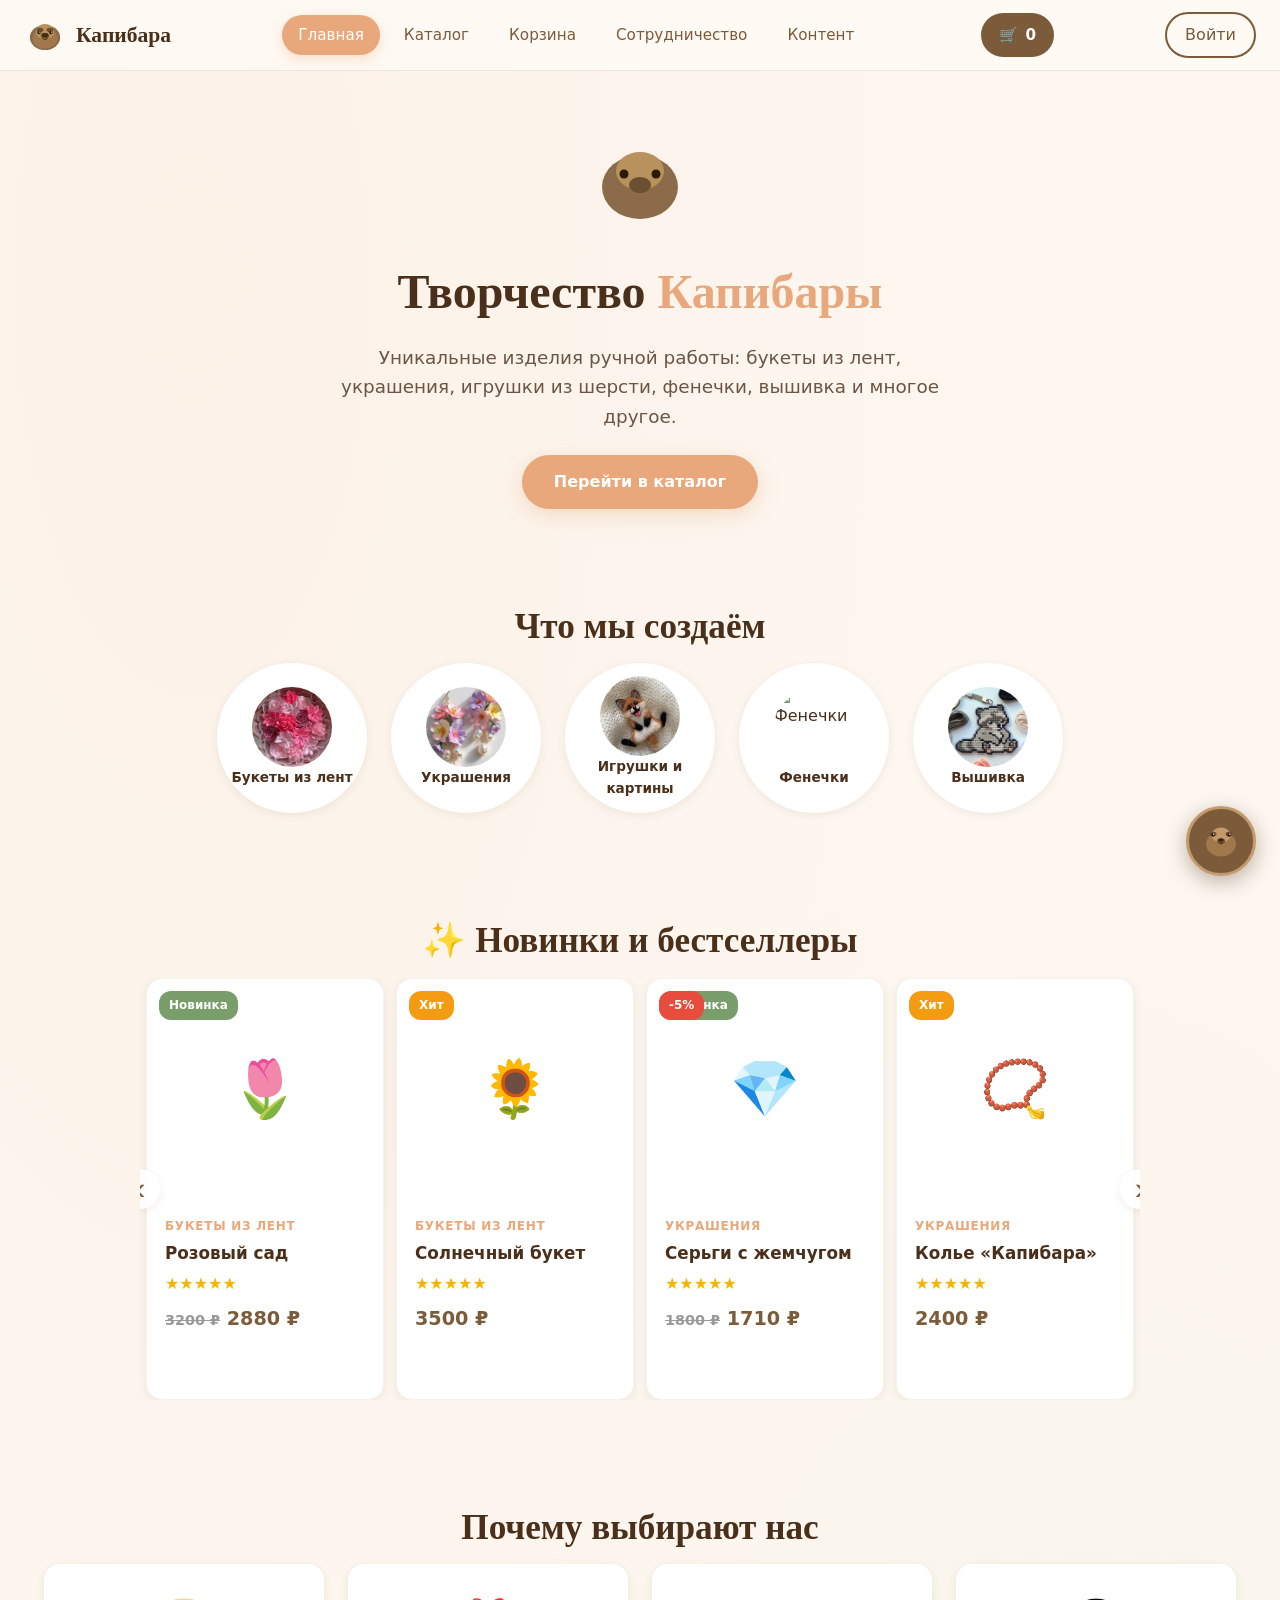
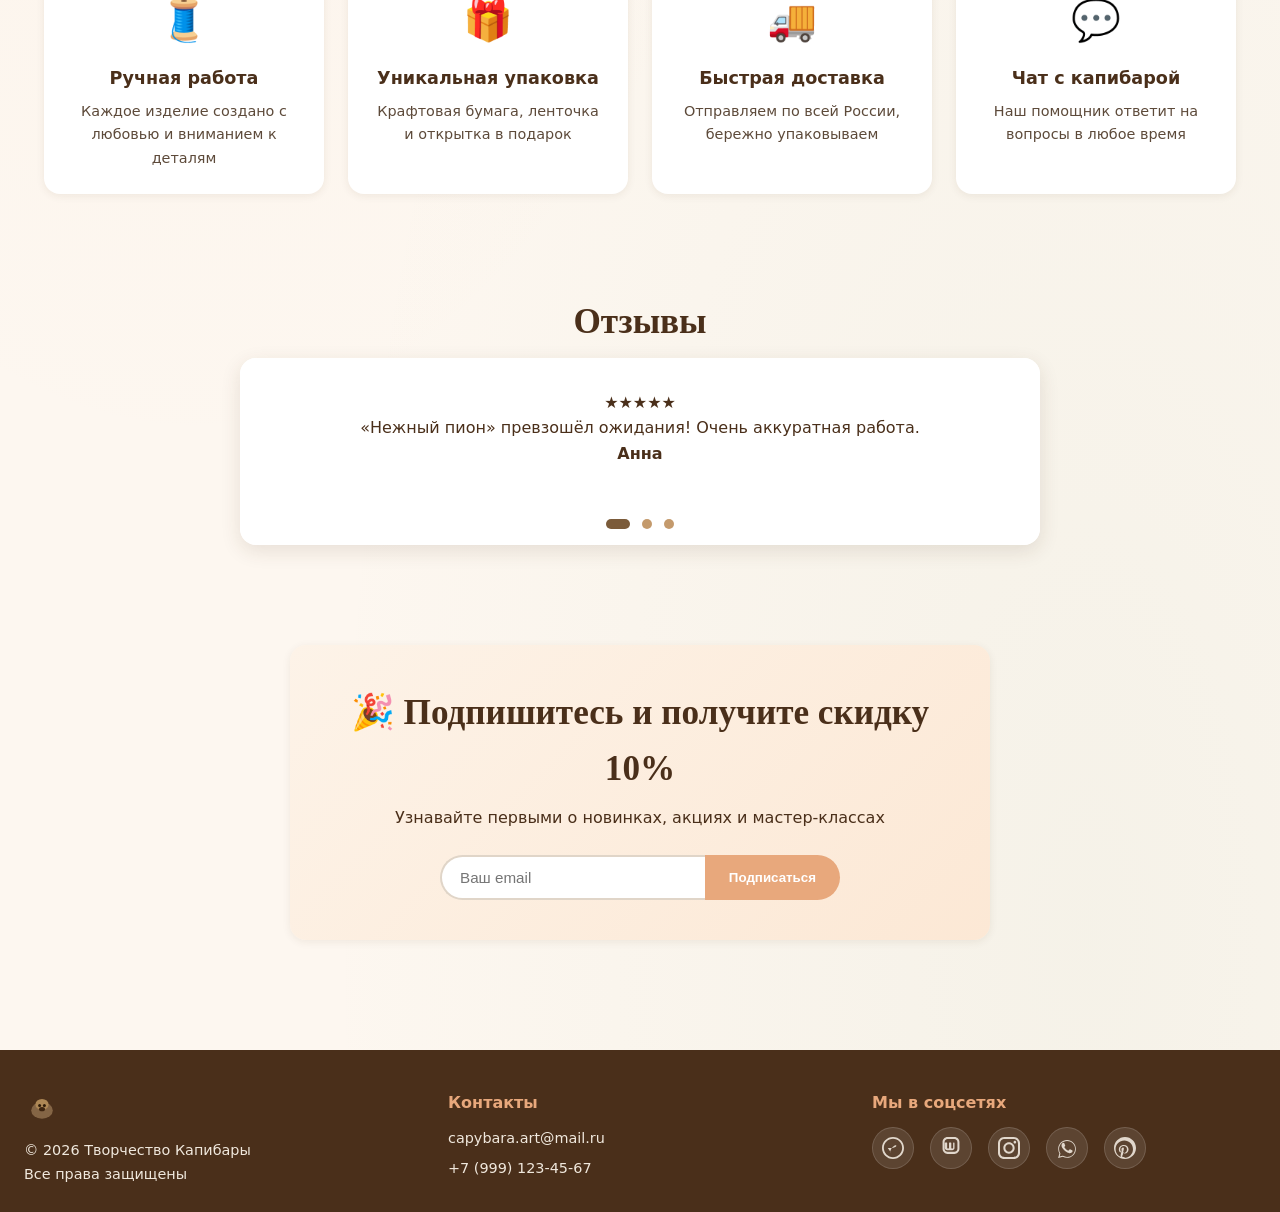
==== commit 0589bffa: "Update index.html" ====
--- a/index.html
+++ b/index.html
@@ -59,23 +59,23 @@
             <h2 class="section-title">Что мы создаём</h2>
             <div class="categories-grid">
                 <a href="catalog.html?category=bouquet" class="category-card">
-                    <img src="images/bouquet.jpg" alt="Букеты из лент" class="cat-icon">
+                    <img src="images/fotobyket1.jpg" alt="Букеты из лент" class="cat-icon">
                     <span class="cat-name">Букеты из лент</span>
                 </a>
                 <a href="catalog.html?category=bouquet" class="category-card">
-                    <img src="images/bouquet.jpg" alt="Украшения" class="cat-icon">
+                    <img src="images/fotoykra1.jpg" alt="Украшения" class="cat-icon">
                     <span class="cat-name">Украшения</span>
                 </a>
                 <a href="catalog.html?category=bouquet" class="category-card">
-                    <img src="images/bouquet.jpg" alt="Игрушки и картины" class="cat-icon">
+                    <img src="images/fotoigr1.jpg" alt="Игрушки и картины" class="cat-icon">
                     <span class="cat-name">Игрушки и картины</span>
                 </a>
                 <a href="catalog.html?category=bouquet" class="category-card">
-                    <img src="images/bouquet.jpg" alt="Фенечки" class="cat-icon">
+                    <img src="images/fotofen.jpg" alt="Фенечки" class="cat-icon">
                     <span class="cat-name">Фенечки</span>
                 </a>
                 <a href="catalog.html?category=bouquet" class="category-card">
-                    <img src="images/bouquet.jpg" alt="Вышивка" class="cat-icon">
+                    <img src="images/fotobr1.jpg" alt="Вышивка" class="cat-icon">
                     <span class="cat-name">Вышивка</span>
                 </a>
             </div>
@@ -316,4 +316,4 @@
     <div id="toast" class="toast" role="status" aria-live="polite"></div>
     <script src="script.js"></script>
 </body>
-</html>+</html>
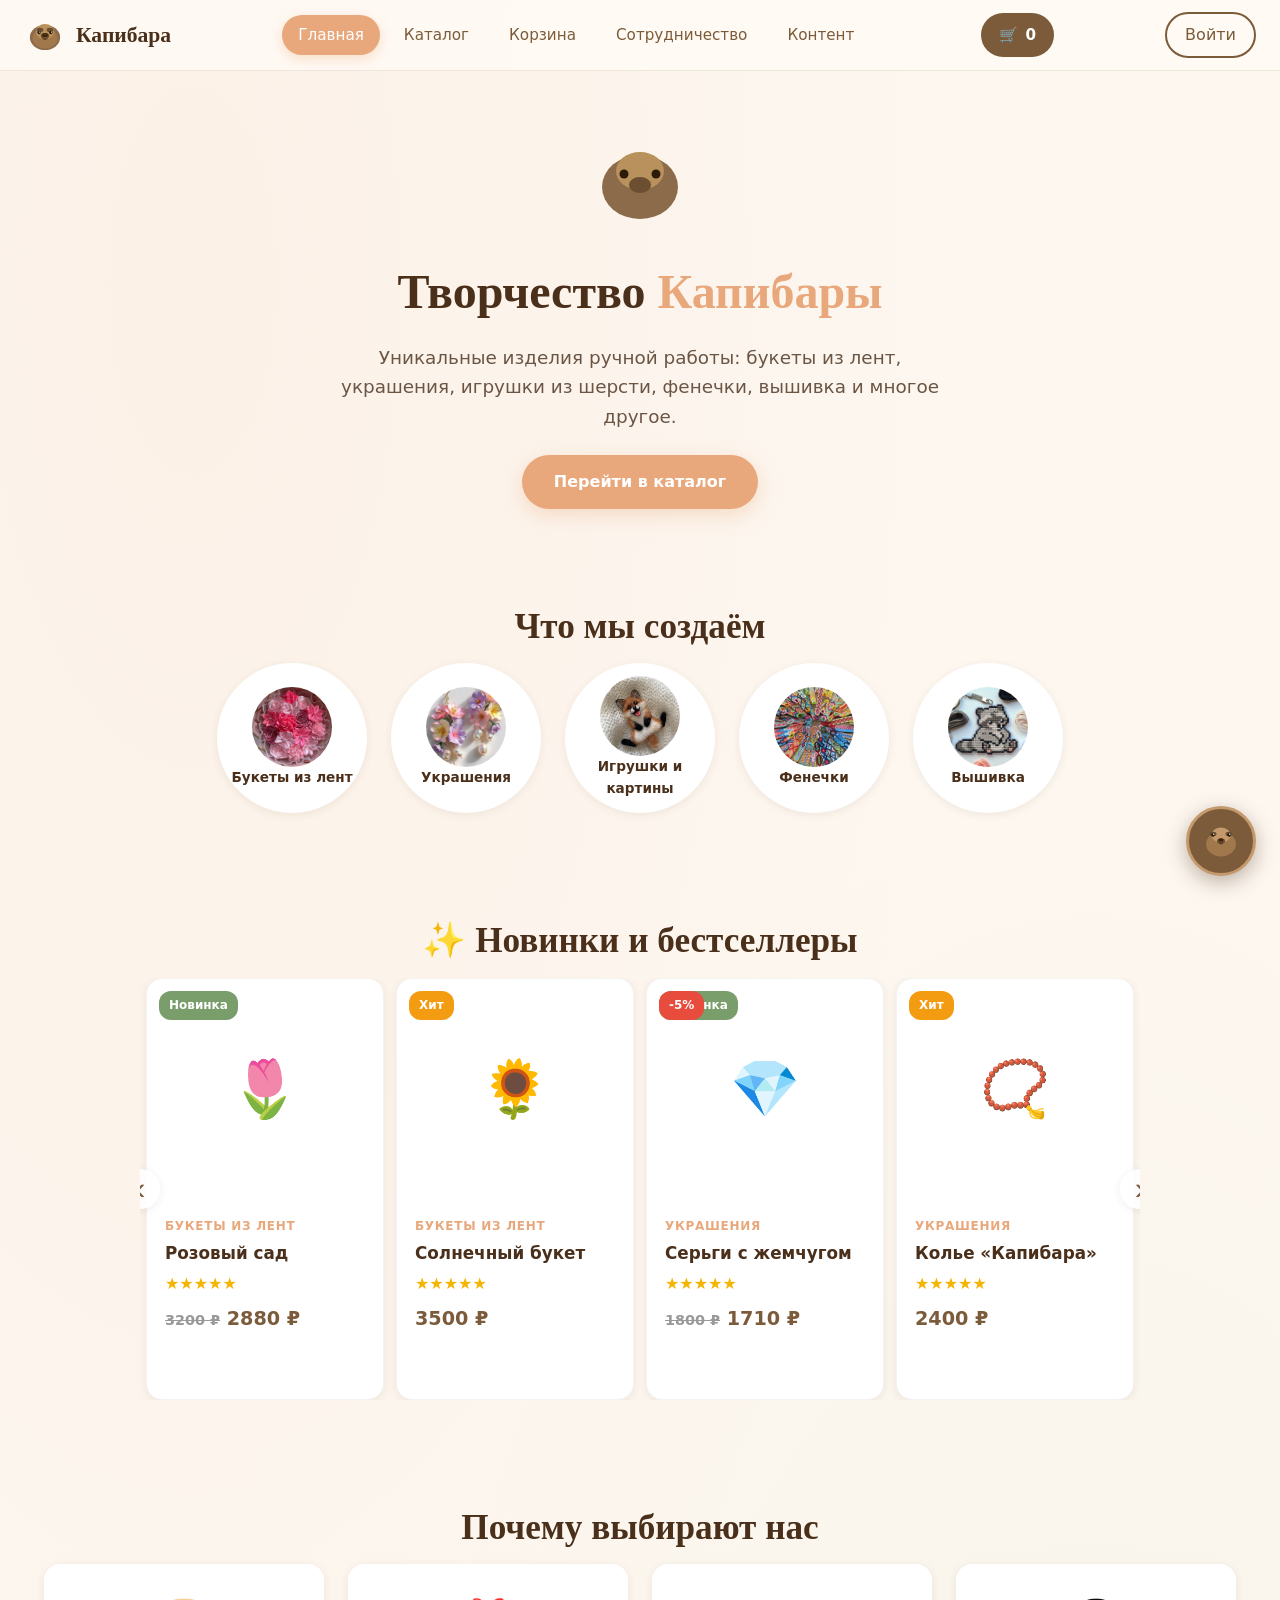
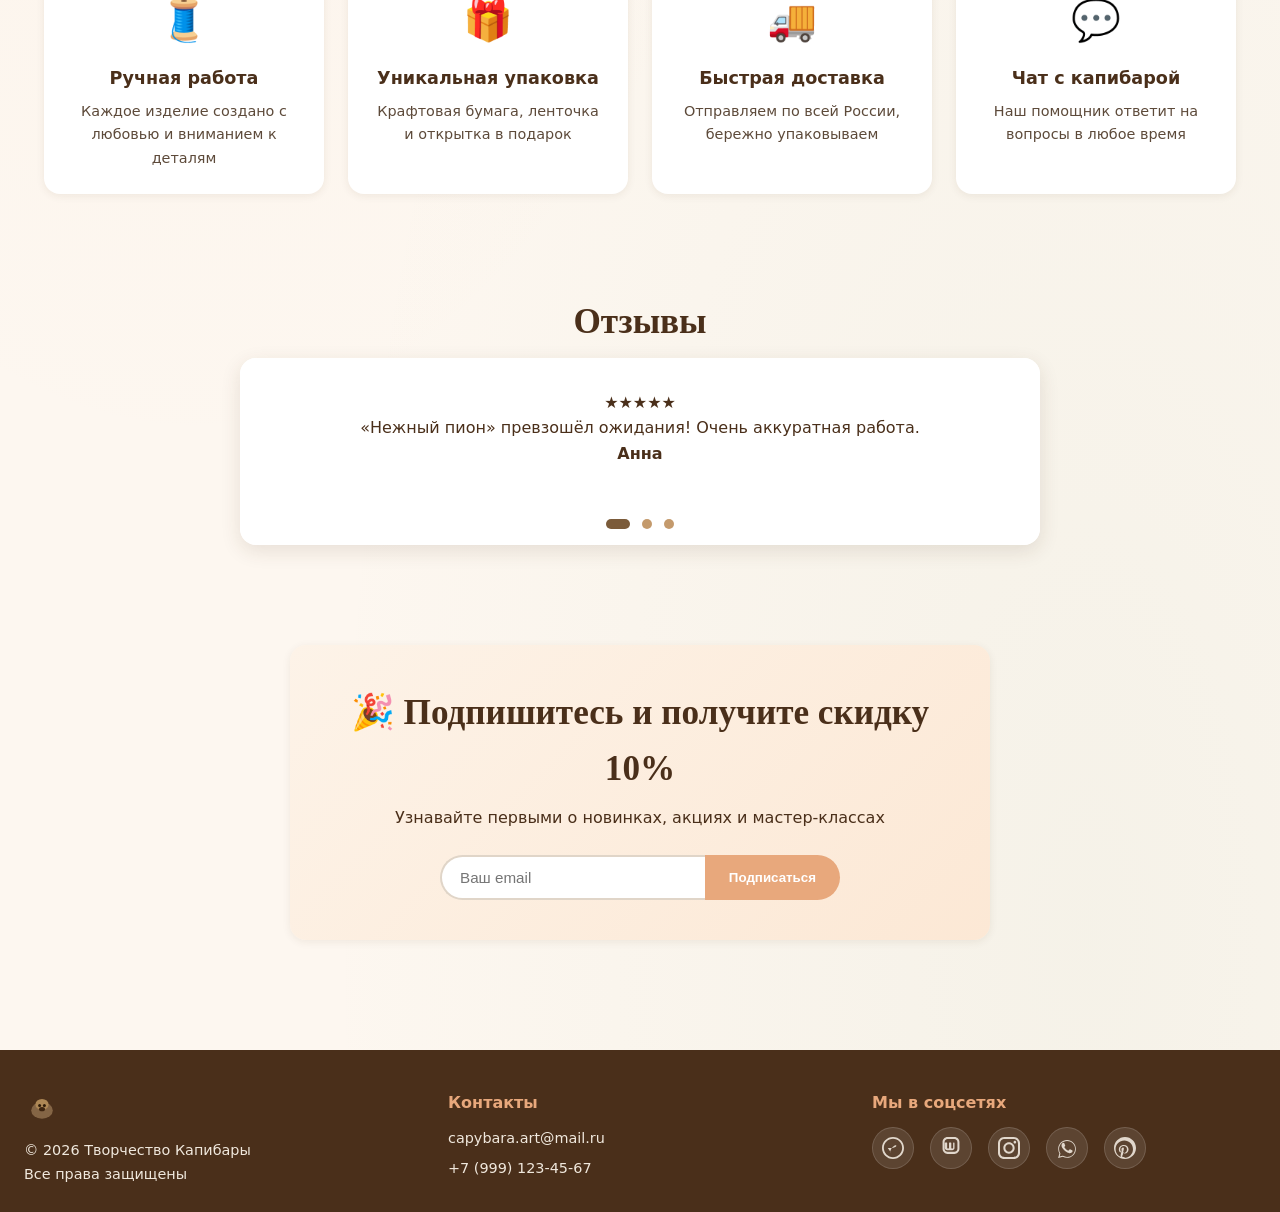
==== commit a4376b17: "Update index.html" ====
--- a/index.html
+++ b/index.html
@@ -71,7 +71,7 @@
                     <span class="cat-name">Игрушки и картины</span>
                 </a>
                 <a href="catalog.html?category=bouquet" class="category-card">
-                    <img src="images/fotofen.jpg" alt="Фенечки" class="cat-icon">
+                    <img src="images/fotofen1.jpg" alt="Фенечки" class="cat-icon">
                     <span class="cat-name">Фенечки</span>
                 </a>
                 <a href="catalog.html?category=bouquet" class="category-card">
